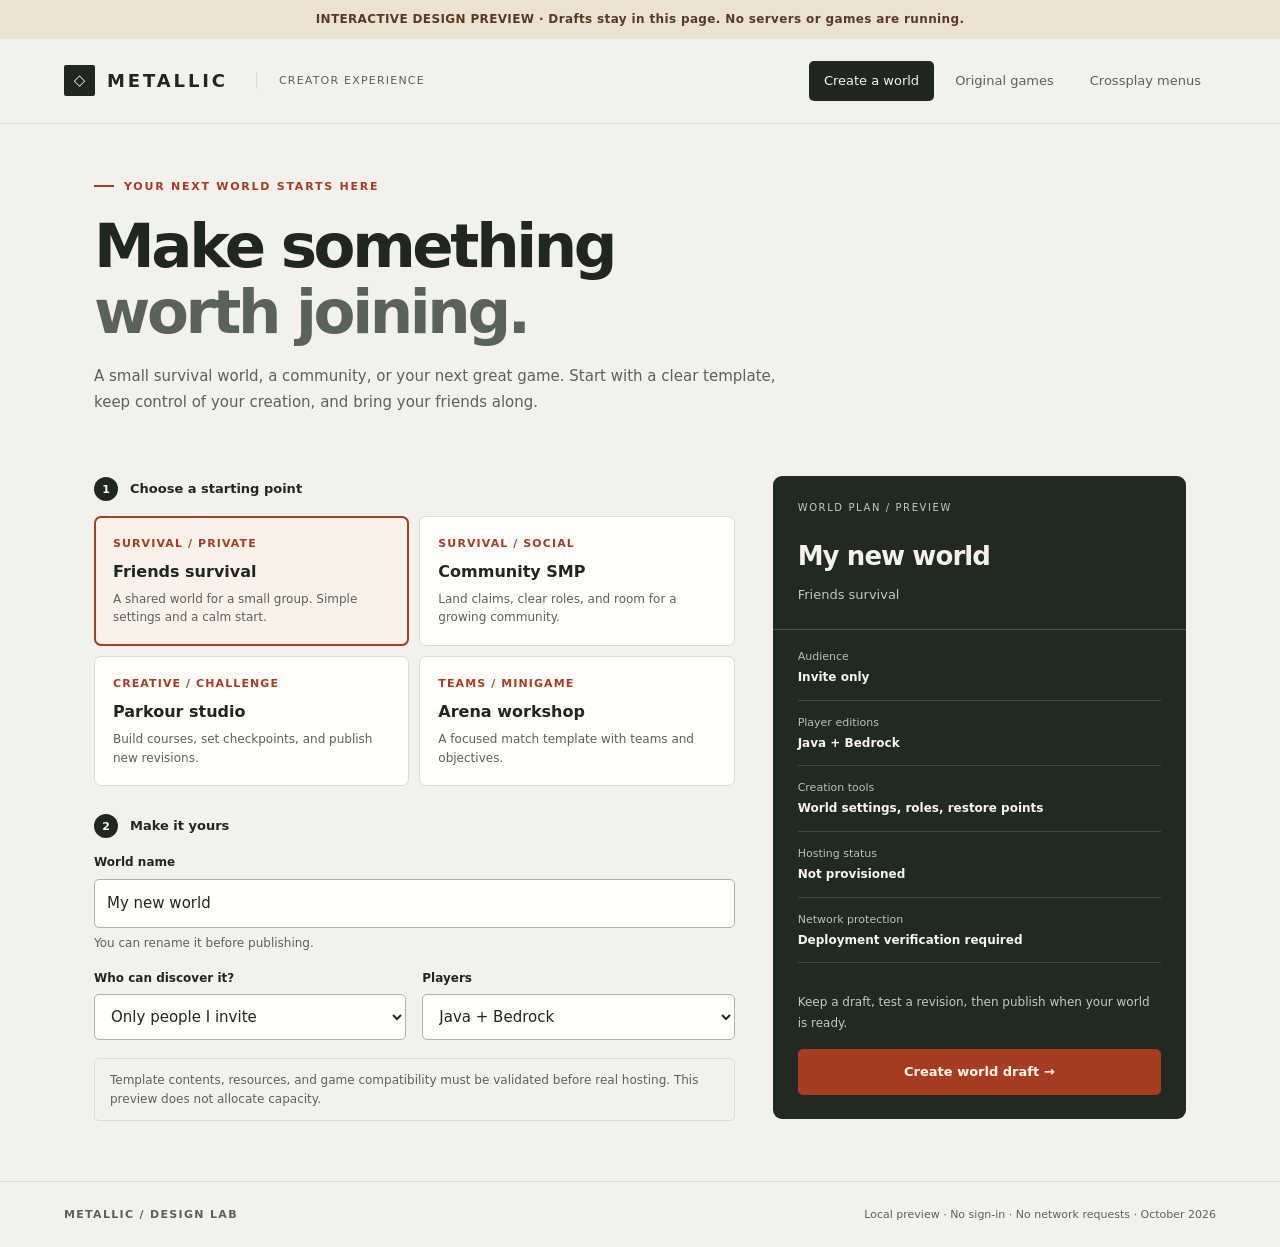
==== tools/creator-preview/index.html @ ce413cdc "Add offline edge and benchmark checks with creator preview Introduce strict evidence screening, boun" ====
<!doctype html>
<html lang="en">
<head>
<meta charset="utf-8"><meta name="viewport" content="width=device-width,initial-scale=1">
<meta name="color-scheme" content="light">
<title>Metallic — Creator experience preview</title>
<style>
:root{--paper:#f3f1ec;--white:#fffefa;--ink:#202720;--muted:#59625b;--line:#d8dcd3;--copper:#a63d22;--soft:#efe2d7;--sage:#e4eadf;--night:#202922;--light:#f6f5ee;font-family:Inter,ui-sans-serif,system-ui,-apple-system,"Segoe UI",sans-serif;color:var(--ink);background:var(--paper)}
*{box-sizing:border-box}body{margin:0;font-size:15px;line-height:1.55}button,input,select{font:inherit}button{cursor:pointer}button:focus-visible,input:focus-visible,select:focus-visible{outline:3px solid #aa4d28;outline-offset:4px}button:disabled{cursor:not-allowed;opacity:.6}[hidden]{display:none!important}a{color:inherit}.preview-banner{background:#ede2d1;color:#583b24;padding:10px 24px;font-size:12px;font-weight:600;text-align:center;letter-spacing:.03em}.app-header{border-bottom:1px solid var(--line);padding:22px 5%;display:flex;align-items:center;gap:28px;flex-wrap:wrap}.brand{font-weight:800;font-size:18px;letter-spacing:.16em;display:flex;align-items:center;gap:12px}.brand-mark{display:inline-grid;width:31px;height:31px;place-items:center;background:var(--ink);color:var(--paper);font-size:15px;letter-spacing:0;border-radius:2px}.edition{font-size:11px;border-left:1px solid var(--line);padding-left:22px;letter-spacing:.11em;color:var(--muted)}.app-nav{display:flex;flex-wrap:wrap;gap:6px;margin-left:auto}.nav-button{border:0;border-radius:5px;background:none;padding:10px 15px;color:var(--muted);font-size:13px}.nav-button[aria-selected=true]{background:var(--ink);color:var(--light)}main{max-width:1220px;padding:54px 5% 60px;margin:auto}.eyebrow{font-size:11px;letter-spacing:.16em;text-transform:uppercase;font-weight:750;color:var(--copper);display:flex;align-items:center;gap:10px}.eyebrow:before{content:"";width:20px;height:2px;background:currentColor}h1{font-size:clamp(34px,5.4vw,61px);letter-spacing:-.055em;line-height:1.08;font-weight:630;margin:18px 0}h1 span{color:var(--muted)}h2{font-size:24px;letter-spacing:-.035em;font-weight:650;margin:0 0 9px}h3{font-size:17px;margin:0 0 5px;letter-spacing:-.015em}p{margin:0 0 18px}.lead{color:var(--muted);max-width:700px;line-height:1.75}.workspace{display:grid;grid-template-columns:minmax(0,1.55fr) minmax(260px,1fr);gap:38px;margin-top:34px;align-items:start}.section-row{display:flex;align-items:center;gap:12px;margin:28px 0 15px;font-weight:650;font-size:13px}.step-number{width:24px;height:24px;border-radius:50%;background:var(--ink);color:var(--light);font-size:11px;display:inline-grid;place-items:center}.template-grid{display:grid;grid-template-columns:1fr 1fr;gap:10px}.template{background:var(--white);color:var(--ink);border:1px solid var(--line);border-radius:7px;padding:18px;text-align:left;min-height:128px;transition:border-color .15s,transform .15s}.template:hover{transform:translateY(-2px)}.template[aria-pressed=true]{border:2px solid var(--copper);padding:17px;background:#f9f2e9}.template .number{font-size:11px;letter-spacing:.1em;color:var(--copper);font-weight:650;display:block;margin-bottom:8px}.template strong{display:block;font-size:16px;margin-bottom:5px}.template small{font-size:12px;color:var(--muted);display:block;line-height:1.55}.fields{display:grid;grid-template-columns:1fr 1fr;gap:16px}label{display:block;font-size:12px;font-weight:650;margin-bottom:7px}.field-wide{grid-column:1/-1}input,select{border:1px solid #acb4aa;border-radius:5px;background:var(--white);padding:12px;width:100%;color:var(--ink);min-width:0}.help{font-size:12px;color:var(--muted);margin-top:6px}.review{background:var(--night);color:var(--light);border-radius:9px;overflow:hidden;margin-top:27px}.review-top{padding:24px 25px;border-bottom:1px solid #4c564b}.review-label{font-size:10px;letter-spacing:.16em;color:#c4cbbb;display:block;margin-bottom:20px}.review h2{color:#f6f1e7;font-size:26px;overflow-wrap:anywhere}.review-sub{font-size:13px;color:#c0c8b8;margin:0}.review dl{margin:0;padding:5px 25px 10px}.review dl div{padding:13px 0;border-bottom:1px solid #434c42;font-size:12px}.review dt{color:#b9c2b4;font-size:11px;margin-bottom:3px}.review dd{margin:0;font-weight:550}.review-footer{padding:19px 25px 24px}.review-footer p{font-size:12px;line-height:1.7;color:#c3ccba;margin-bottom:16px}.primary{background:var(--copper);border:1px solid var(--copper);color:#fff9ee;border-radius:5px;padding:12px 18px;font-size:13px;font-weight:650;transition:background .15s}.primary:hover{background:#873019}.primary.full{width:100%}.secondary{background:var(--white);border:1px solid #acb4aa;color:var(--ink);border-radius:5px;padding:11px 17px;font-size:13px;font-weight:600}.subtle{background:transparent;border:0;color:var(--muted);padding:10px 0;font-size:12px;text-decoration:underline}.notice{font-size:12px;padding:12px 15px;border:1px solid var(--line);border-radius:5px;color:var(--muted);margin-top:18px}.error{color:#9f2424;font-size:13px;margin:12px 0}.draft-output{border-top:1px solid var(--line);margin-top:28px;padding-top:24px}.draft-output .row{display:flex;justify-content:space-between;gap:15px;align-items:center;flex-wrap:wrap}.draft-chip{background:var(--sage);font-size:11px;padding:5px 9px;border-radius:3px}.draft-title{overflow-wrap:anywhere}.journey{display:flex;flex-wrap:wrap;gap:6px;margin:15px 0}.journey span{font-size:11px;border-bottom:3px solid var(--line);padding:9px 10px;color:var(--muted)}.journey span.active{border-color:var(--copper);color:var(--ink);background:#eee1d4}.quiet{font-size:12px;color:var(--muted)}.originals{display:grid;grid-template-columns:repeat(3,minmax(0,1fr));gap:18px;margin-top:32px}.game{background:var(--white);border:1px solid var(--line);border-radius:8px;overflow:hidden;display:flex;flex-direction:column}.game-art{height:138px;background:#e1e6da;position:relative;overflow:hidden;display:flex;align-items:center;justify-content:center}.game-art .shape{display:block;transform:rotate(-25deg);height:78px;width:78px;border:14px solid #46614a;border-radius:4px;box-shadow:32px 12px 0 -6px #adbd9d}.game:nth-child(2) .game-art{background:#e7dbcd}.game:nth-child(2) .shape{border-radius:50%;border-color:#a95936;box-shadow:23px 14px 0 -7px #d5ad7e;transform:rotate(18deg)}.game:nth-child(3) .game-art{background:#dce4e6}.game:nth-child(3) .shape{border-color:#4b656d;box-shadow:22px -20px 0 -5px #aac0c3;transform:rotate(35deg)}.game-body{padding:22px;display:flex;flex-direction:column;flex:1}.game-body .kicker{font-size:10px;letter-spacing:.13em;color:var(--copper);font-weight:700;margin-bottom:8px}.game-body p{font-size:13px;color:var(--muted);margin:6px 0 22px}.game-body button{margin-top:auto;align-self:flex-start}.game-detail{margin-top:24px;padding:24px;border-left:3px solid var(--copper);background:var(--white)}.game-detail p{margin-bottom:0;max-width:850px;color:var(--muted)}.menu-workspace{display:grid;grid-template-columns:minmax(0,1fr) minmax(280px,1.15fr);gap:35px;align-items:start;margin-top:34px}.segmented{display:flex;flex-wrap:wrap;gap:7px;margin:18px 0}.segmented button{border:1px solid #aeb6aa;background:var(--white);border-radius:4px;padding:9px 13px;font-size:12px}.segmented button[aria-pressed=true]{background:var(--ink);color:var(--light);border-color:var(--ink)}.game-menu{background:#343b35;border:6px solid #61675c;padding:24px;color:#f6f3e8;border-radius:2px;max-width:460px;box-shadow:7px 7px 0 #d6d9ce;margin-top:20px}.game-menu h3{text-align:center;margin-bottom:20px;font-size:20px;color:#f5f5eb}.menu-action{background:#e2e4d6;color:#202820;width:100%;padding:13px;border:2px solid #a7ad9c;margin-bottom:9px;text-align:left;font-size:13px}.menu-action:last-child{margin-bottom:0}.game-menu.bedrock .menu-action{border-radius:0;background:#cbd2bc;border-color:#6a785d;font-size:15px;text-align:center;padding:16px}.game-menu.classic .menu-actions{display:grid;grid-template-columns:1fr 1fr;gap:8px}.game-menu.classic .menu-action{min-height:80px;margin:0;text-align:center}.menu-status{color:var(--muted);font-size:12px;margin-top:18px}.feature-list{margin:24px 0;padding:0;list-style:none}.feature-list li{border-top:1px solid var(--line);padding:14px 0;font-size:13px}.feature-list li strong{display:block;margin-bottom:3px}.feature-list li span{color:var(--muted)}footer{padding:24px 5%;border-top:1px solid var(--line);font-size:11px;color:var(--muted);display:flex;justify-content:space-between;gap:20px;flex-wrap:wrap}.footer-brand{font-weight:700;letter-spacing:.12em}.actions{display:flex;gap:10px;flex-wrap:wrap}.sr-only{position:absolute;width:1px;height:1px;padding:0;margin:-1px;overflow:hidden;clip:rect(0,0,0,0);white-space:nowrap;border:0}
@media(max-width:780px){.workspace,.menu-workspace{grid-template-columns:1fr;gap:12px}.originals{grid-template-columns:1fr}.game{display:grid;grid-template-columns:140px 1fr}.game-art{height:100%;min-height:160px}.review{margin-top:12px}.app-nav{margin-left:0}.app-header{gap:14px;padding:18px 5%}.edition{padding-left:14px}main{padding-top:34px}.game-menu{max-width:100%}}@media(max-width:430px){.fields,.template-grid{grid-template-columns:1fr}.template{min-height:105px}.nav-button{padding:10px 9px}.edition{display:none}.game{display:flex}.game-art{min-height:110px;height:110px}.review-top,.review-footer,.review dl{padding-left:20px;padding-right:20px}.preview-banner{padding:9px 14px;font-size:11px}.game-menu{padding:16px}.originals{gap:14px}}@media(prefers-reduced-motion:reduce){*{transition:none!important;scroll-behavior:auto!important}.template:hover{transform:none}}
</style>
</head>
<body>
<div class="preview-banner">INTERACTIVE DESIGN PREVIEW · Drafts stay in this page. No servers or games are running.</div>
<header class="app-header"><div class="brand"><span class="brand-mark" aria-hidden="true">◇</span>METALLIC</div><span class="edition">CREATOR EXPERIENCE</span><nav class="app-nav" role="tablist" aria-label="Creator experience"><button class="nav-button" id="tab-create" role="tab" aria-selected="true" aria-controls="view-create" data-view="create">Create a world</button><button class="nav-button" id="tab-originals" role="tab" tabindex="-1" aria-selected="false" aria-controls="view-originals" data-view="originals">Original games</button><button class="nav-button" id="tab-menus" role="tab" tabindex="-1" aria-selected="false" aria-controls="view-menus" data-view="menus">Crossplay menus</button></nav></header>
<main>
<section id="view-create" role="tabpanel" aria-labelledby="tab-create"><div class="eyebrow">Your next world starts here</div><h1>Make something<br><span>worth joining.</span></h1><p class="lead">A small survival world, a community, or your next great game. Start with a clear template, keep control of your creation, and bring your friends along.</p>
<div class="workspace"><div><div class="section-row"><span class="step-number">1</span>Choose a starting point</div><div class="template-grid" id="templates"><button class="template" data-template="friends" aria-pressed="true"><span class="number">SURVIVAL / PRIVATE</span><strong>Friends survival</strong><small>A shared world for a small group. Simple settings and a calm start.</small></button><button class="template" data-template="community" aria-pressed="false"><span class="number">SURVIVAL / SOCIAL</span><strong>Community SMP</strong><small>Land claims, clear roles, and room for a growing community.</small></button><button class="template" data-template="parkour" aria-pressed="false"><span class="number">CREATIVE / CHALLENGE</span><strong>Parkour studio</strong><small>Build courses, set checkpoints, and publish new revisions.</small></button><button class="template" data-template="arena" aria-pressed="false"><span class="number">TEAMS / MINIGAME</span><strong>Arena workshop</strong><small>A focused match template with teams and objectives.</small></button></div>
<div class="section-row"><span class="step-number">2</span>Make it yours</div><form id="world-form"><div class="fields"><div class="field-wide"><label for="world-name">World name</label><input id="world-name" name="world-name" maxlength="48" value="My new world" autocomplete="off" required><div class="help">You can rename it before publishing.</div></div><div><label for="audience">Who can discover it?</label><select id="audience"><option value="private">Only people I invite</option><option value="public">Public discovery</option></select></div><div><label for="edition">Players</label><select id="edition"><option value="crossplay">Java + Bedrock</option><option value="java">Java</option></select></div></div><p id="form-error" class="error" role="alert" hidden></p></form><div class="notice">Template contents, resources, and game compatibility must be validated before real hosting. This preview does not allocate capacity.</div>
<section class="draft-output" id="draft-output" hidden aria-live="polite"><div class="row"><h2 class="draft-title" id="draft-title">World draft</h2><span class="draft-chip">Draft only</span></div><p class="quiet" id="draft-description"></p><div class="actions"><button class="secondary" id="export-draft">Download draft plan</button><button class="secondary" id="preview-join">Preview joining flow</button></div><div id="join-preview" hidden><div class="journey" aria-label="Simulated joining stages"><span>Validate</span><span>Queue</span><span>Start</span><span>Join</span></div><p class="quiet" id="join-detail" aria-live="polite"></p><button class="subtle" id="join-next">Next simulated stage</button></div></section></div>
<aside class="review" aria-label="World draft summary"><div class="review-top"><span class="review-label">WORLD PLAN / PREVIEW</span><h2 id="summary-name">My new world</h2><p class="review-sub" id="summary-template">Friends survival</p></div><dl><div><dt>Audience</dt><dd id="summary-audience">Invite only</dd></div><div><dt>Player editions</dt><dd id="summary-edition">Java + Bedrock</dd></div><div><dt>Creation tools</dt><dd id="summary-tools">World settings, roles, restore points</dd></div><div><dt>Hosting status</dt><dd>Not provisioned</dd></div><div><dt>Network protection</dt><dd>Deployment verification required</dd></div></dl><div class="review-footer"><p>Keep a draft, test a revision, then publish when your world is ready.</p><button class="primary full" form="world-form" type="submit">Create world draft →</button></div></aside></div></section>
<section id="view-originals" role="tabpanel" aria-labelledby="tab-originals" hidden><div class="eyebrow">Metallic originals / concepts</div><h1>A reason to join.<br><span>A reason to return.</span></h1><p class="lead">Three proposed game directions built around readable objectives, memorable social moments, and maps that are practical to polish and test.</p><div class="originals"><article class="game"><div class="game-art" aria-hidden="true"><span class="shape"></span></div><div class="game-body"><span class="kicker">CO-OP / TEAM RELAY</span><h2>Foundry Relay</h2><p>Carry an energy core through a shifting industrial route. Repair switches, choose shortcuts, and get your whole team home.</p><button class="secondary" data-game="relay">Explore concept</button></div></article><article class="game"><div class="game-art" aria-hidden="true"><span class="shape"></span></div><div class="game-body"><span class="kicker">ADVENTURE / PARTY INSTANCES</span><h2>Rift Expeditions</h2><p>Choose the next room together. Take a risk, find something useful, and decide when your party should extract.</p><button class="secondary" data-game="rift">Explore concept</button></div></article><article class="game"><div class="game-art" aria-hidden="true"><span class="shape"></span></div><div class="game-body"><span class="kicker">CREATE / PLAY / REMIX</span><h2>Circuit Works</h2><p>Build a course from a playful toolkit. Set a challenge, publish a revision, and race through the community's ideas.</p><button class="secondary" data-game="circuit">Explore concept</button></div></article></div><div class="game-detail" id="game-detail" aria-live="polite"><h3>One polished vertical slice first</h3><p>These are original concept proposals, not available games. A playable prototype and mixed-device playtests will decide which idea deserves a full production cycle.</p></div></section>
<section id="view-menus" role="tabpanel" aria-labelledby="tab-menus" hidden><div class="eyebrow">One world / different ways to play</div><h1>Built for the<br><span>screen in your hands.</span></h1><p class="lead">Use the same actions and permissions, then present them in the interface each client understands. These are layout concepts, not captured Minecraft screens.</p><div class="menu-workspace"><div><h2>World menu</h2><div class="segmented" role="group" aria-label="Client menu concept"><button aria-pressed="true" data-client="java">Modern Java</button><button aria-pressed="false" data-client="bedrock">Bedrock</button><button aria-pressed="false" data-client="classic">Classic Java</button></div><ul class="feature-list"><li><strong id="client-native">Native Java dialog</strong><span id="client-detail">A focused menu for supported modern Java clients.</span></li><li><strong>Same permission checks</strong><span>Buttons do not grant privileges. Every action is checked by the server.</span></li><li><strong>Clear joining states</strong><span>Show whether a world is waking, queued, ready, or unavailable.</span></li><li><strong>Accessible controls</strong><span>Readable text, clear focus, generous touch targets, and reduced motion.</span></li></ul></div><div><div class="game-menu" id="game-menu"><h3>My worlds</h3><div class="menu-actions"><button class="menu-action" data-action="Join my world">Join my world</button><button class="menu-action" data-action="Invite friends">Invite friends</button><button class="menu-action" data-action="World settings">World settings</button><button class="menu-action" data-action="Restore a revision">Restore a revision</button></div></div><p class="menu-status" id="menu-status" aria-live="polite">Select an action to inspect its intended behavior.</p></div></div></section>
</main><footer><span class="footer-brand">METALLIC / DESIGN LAB</span><span>Local preview · No sign-in · No network requests · October 2026</span></footer>
<script>
(() => {
'use strict';
const root = document;
const byId = id => root.getElementById(id);
const templates = {
 friends: {name:'Friends survival', tools:'World settings, roles, restore points', runtime:'Paper compatibility lane'},
 community: {name:'Community SMP', tools:'Claims, role presets, community settings', runtime:'Paper; audited Folia option later'},
 parkour: {name:'Parkour studio', tools:'Checkpoints, course revisions, ghost runs', runtime:'Curated creator runtime'},
 arena: {name:'Arena workshop', tools:'Teams, objectives, match rules', runtime:'Curated arena runtime'}
};
let selected='friends', draft=null, joinStep=0;
const stages=['Validate the pinned template and requested settings.','Acquire one wake lease and reserve measured capacity.','Start one instance and wait for game-aware readiness.','Transfer the player only after readiness and permission checks.'];
function updateSummary(){byId('summary-name').textContent=byId('world-name').value.trim()||'Your world';byId('summary-template').textContent=templates[selected].name;byId('summary-tools').textContent=templates[selected].tools;byId('summary-audience').textContent=byId('audience').value==='private'?'Invite only':'Public discovery';byId('summary-edition').textContent=byId('edition').value==='crossplay'?'Java + Bedrock':'Java';}
root.querySelectorAll('[data-view]').forEach(button=>button.addEventListener('click',()=>{root.querySelectorAll('[data-view]').forEach(b=>{b.setAttribute('aria-selected',String(b===button));b.tabIndex=b===button?0:-1;});['create','originals','menus'].forEach(v=>{byId('view-'+v).hidden=v!==button.dataset.view;});}));
root.querySelector('[role=tablist]').addEventListener('keydown',event=>{const tabs=Array.from(root.querySelectorAll('[data-view]'));const current=tabs.indexOf(root.activeElement);if(current<0)return;let next=current;if(event.key==='ArrowRight')next=(current+1)%tabs.length;else if(event.key==='ArrowLeft')next=(current+tabs.length-1)%tabs.length;else if(event.key==='Home')next=0;else if(event.key==='End')next=tabs.length-1;else return;event.preventDefault();tabs[next].focus();tabs[next].click();});
root.querySelectorAll('[data-template]').forEach(button=>button.addEventListener('click',()=>{selected=button.dataset.template;root.querySelectorAll('[data-template]').forEach(b=>b.setAttribute('aria-pressed',String(b===button)));updateSummary();}));
['world-name','audience','edition'].forEach(id=>byId(id).addEventListener('input',updateSummary));
byId('world-form').addEventListener('submit',event=>{event.preventDefault();const name=byId('world-name').value.trim();if(!name||name.length>48||/[\u0000-\u001f\u007f]/.test(name)){byId('form-error').textContent='Use a world name of 1–48 visible characters.';byId('form-error').hidden=false;return;}byId('form-error').hidden=true;draft={schema_version:1,kind:'design_preview_world_draft',name,template:selected,audience:byId('audience').value,editions:byId('edition').value,provisioned:false,protection_verified:false};byId('draft-title').textContent=name;byId('draft-description').textContent=templates[selected].name+' · '+byId('summary-audience').textContent+' · '+byId('summary-edition').textContent+'. Draft kept only until this page closes.';byId('draft-output').hidden=false;byId('join-preview').hidden=true;});
byId('export-draft').addEventListener('click',()=>{if(!draft)return;const blob=new Blob([JSON.stringify(draft,null,2)+'\n'],{type:'application/json'});const url=URL.createObjectURL(blob);const a=root.createElement('a');a.href=url;a.download='metallic-world-draft.json';root.body.appendChild(a);a.click();a.remove();setTimeout(()=>URL.revokeObjectURL(url),1000);});
function showJoin(){root.querySelectorAll('.journey span').forEach((el,index)=>el.classList.toggle('active',index===joinStep));byId('join-detail').textContent='SIMULATED STAGE: '+stages[joinStep];byId('join-next').textContent=joinStep===3?'Restart simulated flow':'Next simulated stage';}
byId('preview-join').addEventListener('click',()=>{joinStep=0;byId('join-preview').hidden=false;showJoin();});byId('join-next').addEventListener('click',()=>{joinStep=(joinStep+1)%4;showJoin();});
const games={relay:['Foundry Relay','First playable target: one short route, two meaningful roles, one cooperative objective, and a clean end-of-round loop. Test mobile readability and party coordination before adding maps.'],rift:['Rift Expeditions','First playable target: a small room set, a risk/reward choice, one readable enemy family, and an extraction decision. Cap entities and keep every run recoverable.'],circuit:['Circuit Works','First playable target: a constrained course palette, checkpoints, revision publishing, and a timed run. Use this game to prove the creator workflow and rollback experience.']};
root.querySelectorAll('[data-game]').forEach(button=>button.addEventListener('click',()=>{const data=games[button.dataset.game];byId('game-detail').querySelector('h3').textContent=data[0]+' / concept scope';byId('game-detail').querySelector('p').textContent=data[1];}));
const clients={java:['Native Java dialog','A focused menu for supported modern Java clients.'],bedrock:['Native Bedrock form','Large buttons and simple labels for touch and controller input.'],classic:['Inventory fallback','A familiar inventory-style fallback for older supported Java clients.']};
root.querySelectorAll('[data-client]').forEach(button=>button.addEventListener('click',()=>{const client=button.dataset.client;root.querySelectorAll('[data-client]').forEach(b=>b.setAttribute('aria-pressed',String(b===button)));byId('game-menu').className='game-menu '+(client==='java'?'':client);byId('client-native').textContent=clients[client][0];byId('client-detail').textContent=clients[client][1];byId('menu-status').textContent='Concept switched. This does not connect to a Minecraft client.';}));
const actions={'Join my world':'Checks access, wakes the world once, and joins when ready.','Invite friends':'Creates a revocable, scoped invitation after permission checks.','World settings':'Edits a draft revision, validates it, and shows a rollback point.','Restore a revision':'Previews a backup in a separate copy before replacing the active world.'};
root.querySelectorAll('[data-action]').forEach(button=>button.addEventListener('click',()=>{byId('menu-status').textContent='PROPOSED ACTION: '+actions[button.dataset.action];}));
updateSummary();
})();
</script>
</body>
</html>
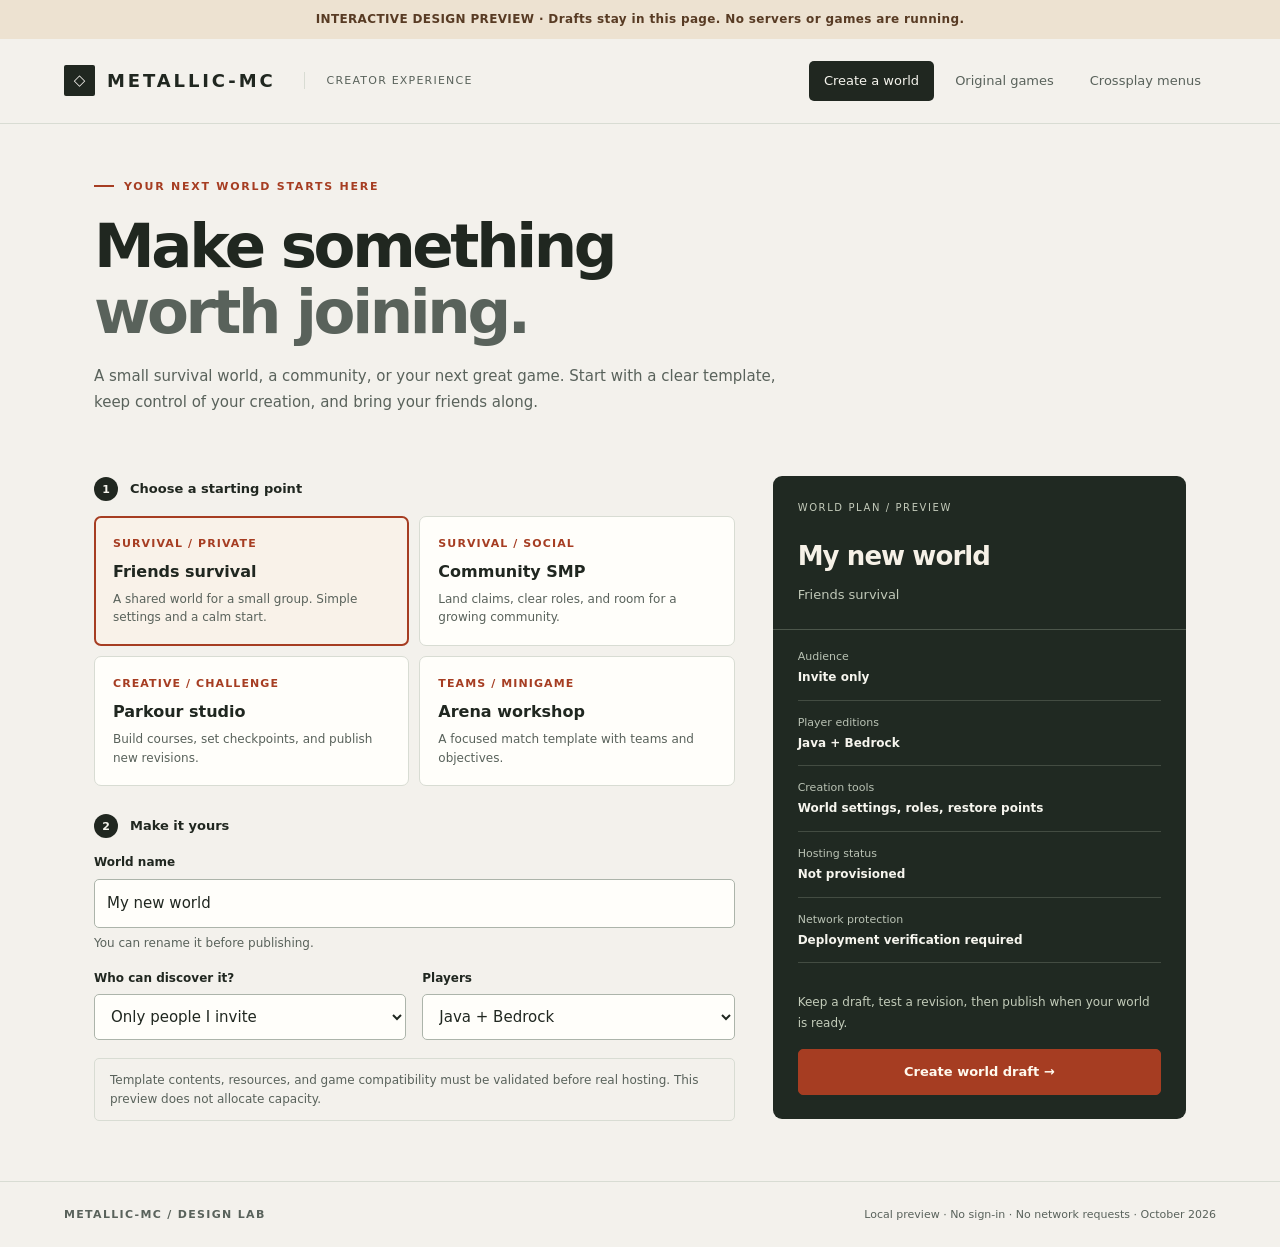
==== commit 42b29636: "Use canonical Metallic project names and current repository links" ====
--- a/tools/creator-preview/index.html
+++ b/tools/creator-preview/index.html
@@ -3,7 +3,7 @@
 <head>
 <meta charset="utf-8"><meta name="viewport" content="width=device-width,initial-scale=1">
 <meta name="color-scheme" content="light">
-<title>Metallic — Creator experience preview</title>
+<title>Metallic-MC — Creator experience preview</title>
 <style>
 :root{--paper:#f3f1ec;--white:#fffefa;--ink:#202720;--muted:#59625b;--line:#d8dcd3;--copper:#a63d22;--soft:#efe2d7;--sage:#e4eadf;--night:#202922;--light:#f6f5ee;font-family:Inter,ui-sans-serif,system-ui,-apple-system,"Segoe UI",sans-serif;color:var(--ink);background:var(--paper)}
 *{box-sizing:border-box}body{margin:0;font-size:15px;line-height:1.55}button,input,select{font:inherit}button{cursor:pointer}button:focus-visible,input:focus-visible,select:focus-visible{outline:3px solid #aa4d28;outline-offset:4px}button:disabled{cursor:not-allowed;opacity:.6}[hidden]{display:none!important}a{color:inherit}.preview-banner{background:#ede2d1;color:#583b24;padding:10px 24px;font-size:12px;font-weight:600;text-align:center;letter-spacing:.03em}.app-header{border-bottom:1px solid var(--line);padding:22px 5%;display:flex;align-items:center;gap:28px;flex-wrap:wrap}.brand{font-weight:800;font-size:18px;letter-spacing:.16em;display:flex;align-items:center;gap:12px}.brand-mark{display:inline-grid;width:31px;height:31px;place-items:center;background:var(--ink);color:var(--paper);font-size:15px;letter-spacing:0;border-radius:2px}.edition{font-size:11px;border-left:1px solid var(--line);padding-left:22px;letter-spacing:.11em;color:var(--muted)}.app-nav{display:flex;flex-wrap:wrap;gap:6px;margin-left:auto}.nav-button{border:0;border-radius:5px;background:none;padding:10px 15px;color:var(--muted);font-size:13px}.nav-button[aria-selected=true]{background:var(--ink);color:var(--light)}main{max-width:1220px;padding:54px 5% 60px;margin:auto}.eyebrow{font-size:11px;letter-spacing:.16em;text-transform:uppercase;font-weight:750;color:var(--copper);display:flex;align-items:center;gap:10px}.eyebrow:before{content:"";width:20px;height:2px;background:currentColor}h1{font-size:clamp(34px,5.4vw,61px);letter-spacing:-.055em;line-height:1.08;font-weight:630;margin:18px 0}h1 span{color:var(--muted)}h2{font-size:24px;letter-spacing:-.035em;font-weight:650;margin:0 0 9px}h3{font-size:17px;margin:0 0 5px;letter-spacing:-.015em}p{margin:0 0 18px}.lead{color:var(--muted);max-width:700px;line-height:1.75}.workspace{display:grid;grid-template-columns:minmax(0,1.55fr) minmax(260px,1fr);gap:38px;margin-top:34px;align-items:start}.section-row{display:flex;align-items:center;gap:12px;margin:28px 0 15px;font-weight:650;font-size:13px}.step-number{width:24px;height:24px;border-radius:50%;background:var(--ink);color:var(--light);font-size:11px;display:inline-grid;place-items:center}.template-grid{display:grid;grid-template-columns:1fr 1fr;gap:10px}.template{background:var(--white);color:var(--ink);border:1px solid var(--line);border-radius:7px;padding:18px;text-align:left;min-height:128px;transition:border-color .15s,transform .15s}.template:hover{transform:translateY(-2px)}.template[aria-pressed=true]{border:2px solid var(--copper);padding:17px;background:#f9f2e9}.template .number{font-size:11px;letter-spacing:.1em;color:var(--copper);font-weight:650;display:block;margin-bottom:8px}.template strong{display:block;font-size:16px;margin-bottom:5px}.template small{font-size:12px;color:var(--muted);display:block;line-height:1.55}.fields{display:grid;grid-template-columns:1fr 1fr;gap:16px}label{display:block;font-size:12px;font-weight:650;margin-bottom:7px}.field-wide{grid-column:1/-1}input,select{border:1px solid #acb4aa;border-radius:5px;background:var(--white);padding:12px;width:100%;color:var(--ink);min-width:0}.help{font-size:12px;color:var(--muted);margin-top:6px}.review{background:var(--night);color:var(--light);border-radius:9px;overflow:hidden;margin-top:27px}.review-top{padding:24px 25px;border-bottom:1px solid #4c564b}.review-label{font-size:10px;letter-spacing:.16em;color:#c4cbbb;display:block;margin-bottom:20px}.review h2{color:#f6f1e7;font-size:26px;overflow-wrap:anywhere}.review-sub{font-size:13px;color:#c0c8b8;margin:0}.review dl{margin:0;padding:5px 25px 10px}.review dl div{padding:13px 0;border-bottom:1px solid #434c42;font-size:12px}.review dt{color:#b9c2b4;font-size:11px;margin-bottom:3px}.review dd{margin:0;font-weight:550}.review-footer{padding:19px 25px 24px}.review-footer p{font-size:12px;line-height:1.7;color:#c3ccba;margin-bottom:16px}.primary{background:var(--copper);border:1px solid var(--copper);color:#fff9ee;border-radius:5px;padding:12px 18px;font-size:13px;font-weight:650;transition:background .15s}.primary:hover{background:#873019}.primary.full{width:100%}.secondary{background:var(--white);border:1px solid #acb4aa;color:var(--ink);border-radius:5px;padding:11px 17px;font-size:13px;font-weight:600}.subtle{background:transparent;border:0;color:var(--muted);padding:10px 0;font-size:12px;text-decoration:underline}.notice{font-size:12px;padding:12px 15px;border:1px solid var(--line);border-radius:5px;color:var(--muted);margin-top:18px}.error{color:#9f2424;font-size:13px;margin:12px 0}.draft-output{border-top:1px solid var(--line);margin-top:28px;padding-top:24px}.draft-output .row{display:flex;justify-content:space-between;gap:15px;align-items:center;flex-wrap:wrap}.draft-chip{background:var(--sage);font-size:11px;padding:5px 9px;border-radius:3px}.draft-title{overflow-wrap:anywhere}.journey{display:flex;flex-wrap:wrap;gap:6px;margin:15px 0}.journey span{font-size:11px;border-bottom:3px solid var(--line);padding:9px 10px;color:var(--muted)}.journey span.active{border-color:var(--copper);color:var(--ink);background:#eee1d4}.quiet{font-size:12px;color:var(--muted)}.originals{display:grid;grid-template-columns:repeat(3,minmax(0,1fr));gap:18px;margin-top:32px}.game{background:var(--white);border:1px solid var(--line);border-radius:8px;overflow:hidden;display:flex;flex-direction:column}.game-art{height:138px;background:#e1e6da;position:relative;overflow:hidden;display:flex;align-items:center;justify-content:center}.game-art .shape{display:block;transform:rotate(-25deg);height:78px;width:78px;border:14px solid #46614a;border-radius:4px;box-shadow:32px 12px 0 -6px #adbd9d}.game:nth-child(2) .game-art{background:#e7dbcd}.game:nth-child(2) .shape{border-radius:50%;border-color:#a95936;box-shadow:23px 14px 0 -7px #d5ad7e;transform:rotate(18deg)}.game:nth-child(3) .game-art{background:#dce4e6}.game:nth-child(3) .shape{border-color:#4b656d;box-shadow:22px -20px 0 -5px #aac0c3;transform:rotate(35deg)}.game-body{padding:22px;display:flex;flex-direction:column;flex:1}.game-body .kicker{font-size:10px;letter-spacing:.13em;color:var(--copper);font-weight:700;margin-bottom:8px}.game-body p{font-size:13px;color:var(--muted);margin:6px 0 22px}.game-body button{margin-top:auto;align-self:flex-start}.game-detail{margin-top:24px;padding:24px;border-left:3px solid var(--copper);background:var(--white)}.game-detail p{margin-bottom:0;max-width:850px;color:var(--muted)}.menu-workspace{display:grid;grid-template-columns:minmax(0,1fr) minmax(280px,1.15fr);gap:35px;align-items:start;margin-top:34px}.segmented{display:flex;flex-wrap:wrap;gap:7px;margin:18px 0}.segmented button{border:1px solid #aeb6aa;background:var(--white);border-radius:4px;padding:9px 13px;font-size:12px}.segmented button[aria-pressed=true]{background:var(--ink);color:var(--light);border-color:var(--ink)}.game-menu{background:#343b35;border:6px solid #61675c;padding:24px;color:#f6f3e8;border-radius:2px;max-width:460px;box-shadow:7px 7px 0 #d6d9ce;margin-top:20px}.game-menu h3{text-align:center;margin-bottom:20px;font-size:20px;color:#f5f5eb}.menu-action{background:#e2e4d6;color:#202820;width:100%;padding:13px;border:2px solid #a7ad9c;margin-bottom:9px;text-align:left;font-size:13px}.menu-action:last-child{margin-bottom:0}.game-menu.bedrock .menu-action{border-radius:0;background:#cbd2bc;border-color:#6a785d;font-size:15px;text-align:center;padding:16px}.game-menu.classic .menu-actions{display:grid;grid-template-columns:1fr 1fr;gap:8px}.game-menu.classic .menu-action{min-height:80px;margin:0;text-align:center}.menu-status{color:var(--muted);font-size:12px;margin-top:18px}.feature-list{margin:24px 0;padding:0;list-style:none}.feature-list li{border-top:1px solid var(--line);padding:14px 0;font-size:13px}.feature-list li strong{display:block;margin-bottom:3px}.feature-list li span{color:var(--muted)}footer{padding:24px 5%;border-top:1px solid var(--line);font-size:11px;color:var(--muted);display:flex;justify-content:space-between;gap:20px;flex-wrap:wrap}.footer-brand{font-weight:700;letter-spacing:.12em}.actions{display:flex;gap:10px;flex-wrap:wrap}.sr-only{position:absolute;width:1px;height:1px;padding:0;margin:-1px;overflow:hidden;clip:rect(0,0,0,0);white-space:nowrap;border:0}
@@ -12,16 +12,16 @@
 </head>
 <body>
 <div class="preview-banner">INTERACTIVE DESIGN PREVIEW · Drafts stay in this page. No servers or games are running.</div>
-<header class="app-header"><div class="brand"><span class="brand-mark" aria-hidden="true">◇</span>METALLIC</div><span class="edition">CREATOR EXPERIENCE</span><nav class="app-nav" role="tablist" aria-label="Creator experience"><button class="nav-button" id="tab-create" role="tab" aria-selected="true" aria-controls="view-create" data-view="create">Create a world</button><button class="nav-button" id="tab-originals" role="tab" tabindex="-1" aria-selected="false" aria-controls="view-originals" data-view="originals">Original games</button><button class="nav-button" id="tab-menus" role="tab" tabindex="-1" aria-selected="false" aria-controls="view-menus" data-view="menus">Crossplay menus</button></nav></header>
+<header class="app-header"><div class="brand"><span class="brand-mark" aria-hidden="true">◇</span>METALLIC-MC</div><span class="edition">CREATOR EXPERIENCE</span><nav class="app-nav" role="tablist" aria-label="Creator experience"><button class="nav-button" id="tab-create" role="tab" aria-selected="true" aria-controls="view-create" data-view="create">Create a world</button><button class="nav-button" id="tab-originals" role="tab" tabindex="-1" aria-selected="false" aria-controls="view-originals" data-view="originals">Original games</button><button class="nav-button" id="tab-menus" role="tab" tabindex="-1" aria-selected="false" aria-controls="view-menus" data-view="menus">Crossplay menus</button></nav></header>
 <main>
 <section id="view-create" role="tabpanel" aria-labelledby="tab-create"><div class="eyebrow">Your next world starts here</div><h1>Make something<br><span>worth joining.</span></h1><p class="lead">A small survival world, a community, or your next great game. Start with a clear template, keep control of your creation, and bring your friends along.</p>
 <div class="workspace"><div><div class="section-row"><span class="step-number">1</span>Choose a starting point</div><div class="template-grid" id="templates"><button class="template" data-template="friends" aria-pressed="true"><span class="number">SURVIVAL / PRIVATE</span><strong>Friends survival</strong><small>A shared world for a small group. Simple settings and a calm start.</small></button><button class="template" data-template="community" aria-pressed="false"><span class="number">SURVIVAL / SOCIAL</span><strong>Community SMP</strong><small>Land claims, clear roles, and room for a growing community.</small></button><button class="template" data-template="parkour" aria-pressed="false"><span class="number">CREATIVE / CHALLENGE</span><strong>Parkour studio</strong><small>Build courses, set checkpoints, and publish new revisions.</small></button><button class="template" data-template="arena" aria-pressed="false"><span class="number">TEAMS / MINIGAME</span><strong>Arena workshop</strong><small>A focused match template with teams and objectives.</small></button></div>
 <div class="section-row"><span class="step-number">2</span>Make it yours</div><form id="world-form"><div class="fields"><div class="field-wide"><label for="world-name">World name</label><input id="world-name" name="world-name" maxlength="48" value="My new world" autocomplete="off" required><div class="help">You can rename it before publishing.</div></div><div><label for="audience">Who can discover it?</label><select id="audience"><option value="private">Only people I invite</option><option value="public">Public discovery</option></select></div><div><label for="edition">Players</label><select id="edition"><option value="crossplay">Java + Bedrock</option><option value="java">Java</option></select></div></div><p id="form-error" class="error" role="alert" hidden></p></form><div class="notice">Template contents, resources, and game compatibility must be validated before real hosting. This preview does not allocate capacity.</div>
 <section class="draft-output" id="draft-output" hidden aria-live="polite"><div class="row"><h2 class="draft-title" id="draft-title">World draft</h2><span class="draft-chip">Draft only</span></div><p class="quiet" id="draft-description"></p><div class="actions"><button class="secondary" id="export-draft">Download draft plan</button><button class="secondary" id="preview-join">Preview joining flow</button></div><div id="join-preview" hidden><div class="journey" aria-label="Simulated joining stages"><span>Validate</span><span>Queue</span><span>Start</span><span>Join</span></div><p class="quiet" id="join-detail" aria-live="polite"></p><button class="subtle" id="join-next">Next simulated stage</button></div></section></div>
 <aside class="review" aria-label="World draft summary"><div class="review-top"><span class="review-label">WORLD PLAN / PREVIEW</span><h2 id="summary-name">My new world</h2><p class="review-sub" id="summary-template">Friends survival</p></div><dl><div><dt>Audience</dt><dd id="summary-audience">Invite only</dd></div><div><dt>Player editions</dt><dd id="summary-edition">Java + Bedrock</dd></div><div><dt>Creation tools</dt><dd id="summary-tools">World settings, roles, restore points</dd></div><div><dt>Hosting status</dt><dd>Not provisioned</dd></div><div><dt>Network protection</dt><dd>Deployment verification required</dd></div></dl><div class="review-footer"><p>Keep a draft, test a revision, then publish when your world is ready.</p><button class="primary full" form="world-form" type="submit">Create world draft →</button></div></aside></div></section>
-<section id="view-originals" role="tabpanel" aria-labelledby="tab-originals" hidden><div class="eyebrow">Metallic originals / concepts</div><h1>A reason to join.<br><span>A reason to return.</span></h1><p class="lead">Three proposed game directions built around readable objectives, memorable social moments, and maps that are practical to polish and test.</p><div class="originals"><article class="game"><div class="game-art" aria-hidden="true"><span class="shape"></span></div><div class="game-body"><span class="kicker">CO-OP / TEAM RELAY</span><h2>Foundry Relay</h2><p>Carry an energy core through a shifting industrial route. Repair switches, choose shortcuts, and get your whole team home.</p><button class="secondary" data-game="relay">Explore concept</button></div></article><article class="game"><div class="game-art" aria-hidden="true"><span class="shape"></span></div><div class="game-body"><span class="kicker">ADVENTURE / PARTY INSTANCES</span><h2>Rift Expeditions</h2><p>Choose the next room together. Take a risk, find something useful, and decide when your party should extract.</p><button class="secondary" data-game="rift">Explore concept</button></div></article><article class="game"><div class="game-art" aria-hidden="true"><span class="shape"></span></div><div class="game-body"><span class="kicker">CREATE / PLAY / REMIX</span><h2>Circuit Works</h2><p>Build a course from a playful toolkit. Set a challenge, publish a revision, and race through the community's ideas.</p><button class="secondary" data-game="circuit">Explore concept</button></div></article></div><div class="game-detail" id="game-detail" aria-live="polite"><h3>One polished vertical slice first</h3><p>These are original concept proposals, not available games. A playable prototype and mixed-device playtests will decide which idea deserves a full production cycle.</p></div></section>
+<section id="view-originals" role="tabpanel" aria-labelledby="tab-originals" hidden><div class="eyebrow">Metallic-MC originals / concepts</div><h1>A reason to join.<br><span>A reason to return.</span></h1><p class="lead">Three proposed game directions built around readable objectives, memorable social moments, and maps that are practical to polish and test.</p><div class="originals"><article class="game"><div class="game-art" aria-hidden="true"><span class="shape"></span></div><div class="game-body"><span class="kicker">CO-OP / TEAM RELAY</span><h2>Foundry Relay</h2><p>Carry an energy core through a shifting industrial route. Repair switches, choose shortcuts, and get your whole team home.</p><button class="secondary" data-game="relay">Explore concept</button></div></article><article class="game"><div class="game-art" aria-hidden="true"><span class="shape"></span></div><div class="game-body"><span class="kicker">ADVENTURE / PARTY INSTANCES</span><h2>Rift Expeditions</h2><p>Choose the next room together. Take a risk, find something useful, and decide when your party should extract.</p><button class="secondary" data-game="rift">Explore concept</button></div></article><article class="game"><div class="game-art" aria-hidden="true"><span class="shape"></span></div><div class="game-body"><span class="kicker">CREATE / PLAY / REMIX</span><h2>Circuit Works</h2><p>Build a course from a playful toolkit. Set a challenge, publish a revision, and race through the community's ideas.</p><button class="secondary" data-game="circuit">Explore concept</button></div></article></div><div class="game-detail" id="game-detail" aria-live="polite"><h3>One polished vertical slice first</h3><p>These are original concept proposals, not available games. A playable prototype and mixed-device playtests will decide which idea deserves a full production cycle.</p></div></section>
 <section id="view-menus" role="tabpanel" aria-labelledby="tab-menus" hidden><div class="eyebrow">One world / different ways to play</div><h1>Built for the<br><span>screen in your hands.</span></h1><p class="lead">Use the same actions and permissions, then present them in the interface each client understands. These are layout concepts, not captured Minecraft screens.</p><div class="menu-workspace"><div><h2>World menu</h2><div class="segmented" role="group" aria-label="Client menu concept"><button aria-pressed="true" data-client="java">Modern Java</button><button aria-pressed="false" data-client="bedrock">Bedrock</button><button aria-pressed="false" data-client="classic">Classic Java</button></div><ul class="feature-list"><li><strong id="client-native">Native Java dialog</strong><span id="client-detail">A focused menu for supported modern Java clients.</span></li><li><strong>Same permission checks</strong><span>Buttons do not grant privileges. Every action is checked by the server.</span></li><li><strong>Clear joining states</strong><span>Show whether a world is waking, queued, ready, or unavailable.</span></li><li><strong>Accessible controls</strong><span>Readable text, clear focus, generous touch targets, and reduced motion.</span></li></ul></div><div><div class="game-menu" id="game-menu"><h3>My worlds</h3><div class="menu-actions"><button class="menu-action" data-action="Join my world">Join my world</button><button class="menu-action" data-action="Invite friends">Invite friends</button><button class="menu-action" data-action="World settings">World settings</button><button class="menu-action" data-action="Restore a revision">Restore a revision</button></div></div><p class="menu-status" id="menu-status" aria-live="polite">Select an action to inspect its intended behavior.</p></div></div></section>
-</main><footer><span class="footer-brand">METALLIC / DESIGN LAB</span><span>Local preview · No sign-in · No network requests · October 2026</span></footer>
+</main><footer><span class="footer-brand">METALLIC-MC / DESIGN LAB</span><span>Local preview · No sign-in · No network requests · October 2026</span></footer>
 <script>
 (() => {
 'use strict';
